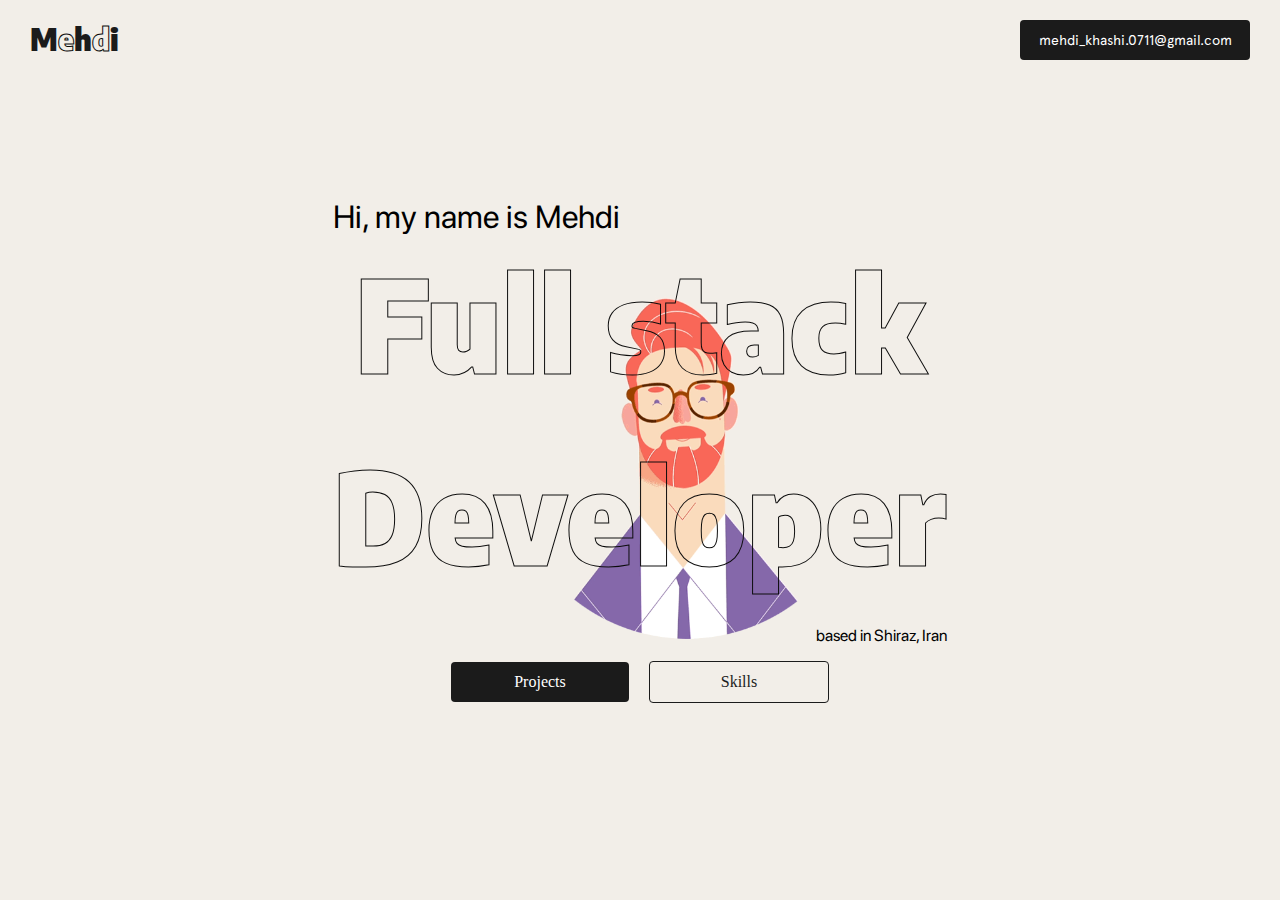
==== index.html @ ed18a0cc "v6.2" ====
<!DOCTYPE html>

<html>

<head>
    <meta charset="UTF-8" />
    <meta name="viewport" content="width=device-width, initial-scale=1">
    <title>Mehdi Khashi - Fullstack Developer</title>
    <link rel="stylesheet" type="text/css" href="css/myStyle.css" />
    <link rel="icon" type="image/x-icon" href="img/icon/micon.png">
</head>

<body onmousemove="myFunction(event)" onmouseout="clearCoor()">
    <meta name="viewport" content="width=device-width, initial-scale=1">

    <div class="logo">
        <p>M</p>
        <p class="text_only_border">e</p>
        <p>h</p>
        <p class="text_only_border">d</p>
        <p>i</p>
    </div>

    <div class="navBar">
        <div class="fill_style_bt">
            <p>mehdi_khashi.0711@gmail.com</p>
        </div>
    </div>

    <div class="middle_content">
        <p class="main_text_style_2">Hi, my name is Mehdi</p>
        <a class="main_text_style_1">
            Full stack
        </a>

        <a class="main_text_style_1">
            Developer
        </a>
        <p class="main_text_style_3">based in Shiraz, Iran</p>
    </div>

    <div class="buttons_content">
        <div class="fill_style_bt">
            <a onclick="blackScreen()" target="_blank">Projects</a>
        </div>
        <div class="stork_style_bt">
            <a target="_blank">Skills</a>
        </div>

    </div>

    <img class="center_img" id="movethis" src="img/gif02.gif" />

    <div id="blackSc" class="blackSc">

        <div class="logo logoPrimary">
            <p>M</p>
            <p class="text_only_border text_only_border_primary">e</p>
            <p>h</p>
            <p class="text_only_border text_only_border_primary">d</p>
            <p>i</p>
        </div>
    
        <div class="navBar">
            <div class="fill_style_bt fill_style_bt_primary">
                <p>mehdi_khashi.0711@gmail.com</p>
            </div>
        </div>

        <div class="middle_content">
            <p class="main_text_style_2 main_text_style_2_primary">sorry, im lazy but i will uplode some of my works soon</p>
            <a class="main_text_style_1 main_text_style_1_primary">
                404
            </a>
    
            <a class="main_text_style_1 main_text_style_1_primary">
                Not Found
            </a>
        </div>

        <div class="buttons_content">
            <div class="fill_style_bt fill_style_bt_primary">
                <a onclick="blackScreenHide()">Home</a>
            </div>
            <div class="stork_style_bt stork_style_bt_primary">
                <a target="_blank">Skills</a>
            </div>

        </div>

        <div id="hideAll" class="hideAll"></div>

    </div>



    <script src="js/myJs.js"></script>

    </meta>

</body>


</html>
---- css/myStyle.css ----
@font-face {
    font-family: 'sansSemiBlack';
    src: url('../fonts/sansSemiCondensed/EncodeSansSemiCondensed-Black.ttf') format('opentype')
}

@font-face {
    font-family: 'sfPro';
    src: url('../fonts/sfPro/SFPRODISPLAYREGULAR.OTF') format('opentype')
}

@font-face {
    font-family: 'apercu';
    src: url('../fonts/ApercuFontFamily/ApercuProRegular.otf') format('opentype')
}

@-ms-viewport{
    width: device-width;
  }

body {
    margin: 0;
    padding: 0;
    display: flex;
    align-items: center;
    justify-content: center;
    height: 100vh;
    width: 100vw;
    background: #f2eee8;
    overflow: hidden;
    flex-direction: column;
    max-width: 100%;
    max-height: 100%;
}



.main_text_style_1 {
    font-family: sansSemiBlack;
    font-size: 8em;
    font-weight: 700;
    line-height: 1.5;
    text-decoration: none;
    cursor: pointer;
    color: transparent;
    -webkit-text-stroke: 1px #0B0B0B !important;
    transition: all 300ms;
}

.main_text_style_1:hover {
    color: #1b1b1b !important;
}

.middle_content {
    display: flex;
    justify-content: center;
    align-items: center;
    flex-direction: column;
    z-index: 2;
}

.main_text_style_2 {
    font-family: sfPro;
    width: 100%;
    margin: 0;
    padding: 0;
    margin-bottom: -10px;
    font-size: 2em;
}

.main_text_style_3 {
    font-family: sfPro;
    width: 100%;
    text-align: end;
}

.logo {
    font-family: sansSemiBlack;
    position: absolute;
    top: -10px;
    left: 30px;
    font-size: 30px;
    color: #1b1b1b;
    display: flex;
    justify-content: center;
    align-items: center;
    flex-direction: row;
    z-index: 2;
}

.text_only_border {
    color: transparent !important;
    -webkit-text-stroke: 1px #0B0B0B !important;
}

.buttons_content{
    display: flex;
    justify-content: center;
    align-items: center;
    flex-direction: row;
    z-index: 2;
}

.fill_style_bt{
    background-color: #1b1b1b;
    color: #ffffff;
    display: flex;
    flex-direction: row;
    justify-content: center;
    align-items: center;
    width: 178px;
    height: 40px;
    border-radius: 4px;
    transition: all 300ms;
    cursor: pointer;
}
.fill_style_bt a{
    color: #ffffff;
    width: 100%;
    height: 100%;
    display: flex;
    justify-content: center;
    align-items:center ;
}

.stork_style_bt{
    margin-left: 20px;
    border: 1px solid #1b1b1b;
    color: #1b1b1b;
    display: flex;
    flex-direction: row;
    justify-content: center;
    align-items: center;
    width: 178px;
    height: 40px;
    border-radius: 4px;
    transition: all 300ms;
    cursor: pointer;
}

.stork_style_bt a{
    color: #1b1b1b;
    width: 100%;
    height: 100%;
    display: flex;
    justify-content: center;
    align-items:center ;
}

.fill_style_bt:hover{
    width: 195px;
    
}
.stork_style_bt:hover{
    width: 195px;
  
}

.navBar{
    position: absolute;
    top: 20px;
    right: 30px;
    color: #ffffff;
    z-index: 2;
}

.navBar .fill_style_bt{
    width: 230px;
    font-size: 14px;
    font-family: apercu;
}

.navBar .fill_style_bt:hover{
    background-color: #0b0b0bdc;
}

a{
    text-decoration: none;
}

.center_img{

    position: absolute;
    top: 30%;
    z-index: 1;
    max-width: 500px;
    transition: all 1s;
    left: 34%;
    width: 66%;
}

.blackSc{
    position: absolute;
    top: 0;
    left: 0;
    height: 100%;
    z-index: 100;
    width: 0;
    background-color: #0B0B0B;
    transition: all 1s;
    overflow: hidden;
    display: flex;
    align-items: center;
    justify-content: center;
    flex-direction: column;
}

.logoPrimary{
    color: #ffffff;
}

.text_only_border_primary {
    -webkit-text-stroke: 1px #ffffff !important;
}

.fill_style_bt_primary{
    background-color: #fff;
    color: #1b1b1b;
}

.fill_style_bt_primary a{
    color: #1b1b1b;
}

.stork_style_bt_primary{
    border: 1px solid #fff;
}

.stork_style_bt_primary a{
    color: #fff;
}

.navBar .fill_style_bt_primary:hover {
    background-color: rgb(211, 211, 211);
}

.main_text_style_1_primary{
    -webkit-text-stroke: 1px #fff!important;
}

.main_text_style_1_primary:hover{
    color: #fff !important;
}

.main_text_style_2_primary{
    color: #fff;
}

.hideAll{
    width: 100%;
    position: absolute;
    background-color: #0B0B0B;
    z-index: 200;
    left: 0;
    top: 0;
    height: 100%;
}

@media only screen and (max-width: 1000px) {
    .main_text_style_1{
        font-size: 6em;
    }
    .main_text_style_2{
        font-size: 1em;
    }

  }

  @media only screen and (max-width: 720px) {
    .main_text_style_1{
        font-size: 4em;
    }
    .main_text_style_2{
        font-size: 1em;
    }

  }

  @media only screen and (max-width: 450px) {
    .main_text_style_1{
        font-size: 2.5em;
    }
    .main_text_style_2{
        font-size: 0.8em;
    }

    .main_text_style_3{
        font-size: 0.8em;
    }

    .navBar {
        position: absolute;
        right: 15px;
        color: #ffffff;
        top: 1px;
    }

    .logo{
        left: 15px;
        top: -10px;
    }

    .buttons_content{
        flex-direction: column;
    }

    .stork_style_bt{
        margin-left: 0;
        margin-top: 20px;
        width: 230px;
    }

    .fill_style_bt{
        margin-top: 20px;
        width: 230px;
    }

    .navBar .fill_style_bt {
        width: 180px;
        font-size: 11px;
    }

  }
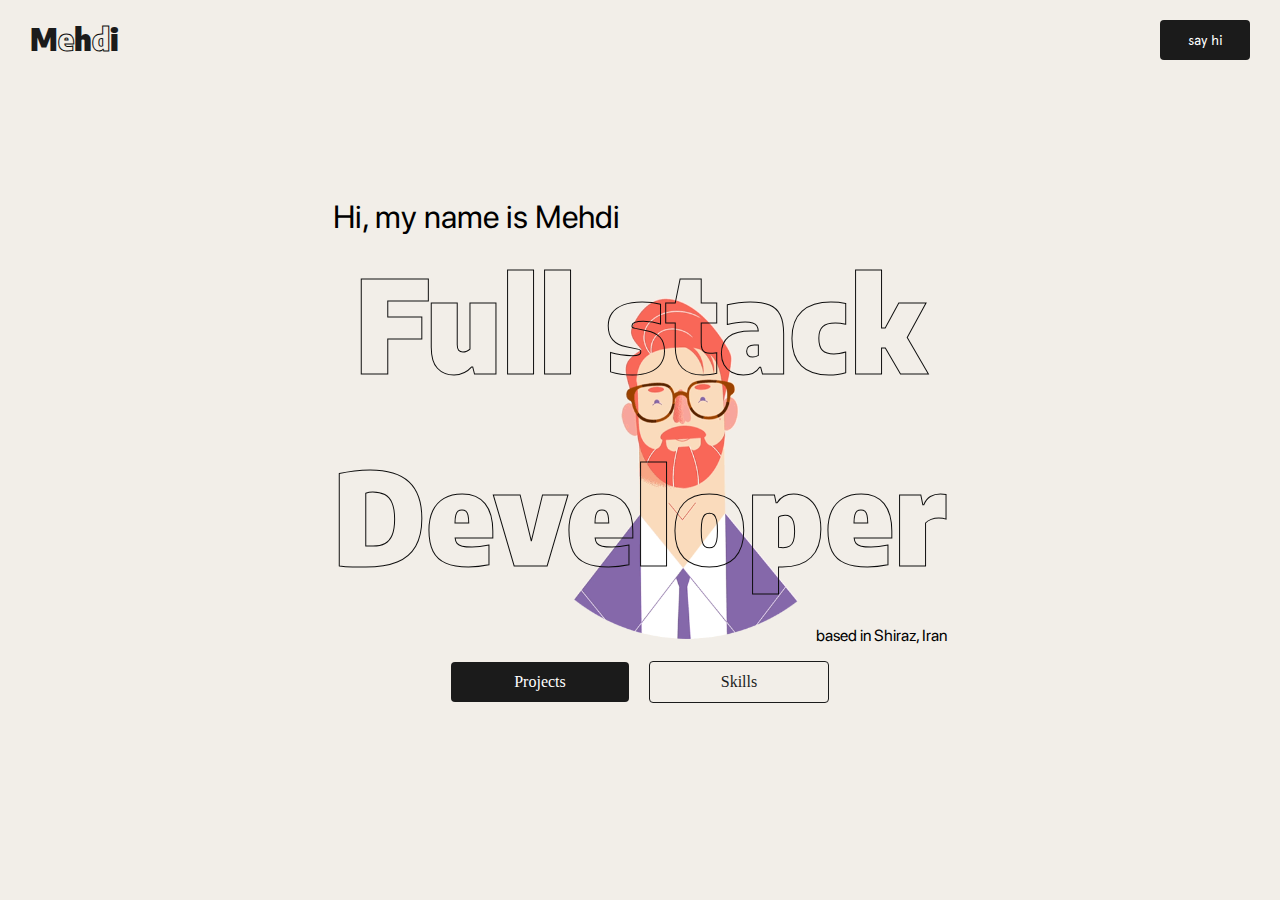
==== commit 91ff6833: "v7.7" ====
--- a/index.html
+++ b/index.html
@@ -13,6 +13,9 @@
 <body onmousemove="myFunction(event)" onmouseout="clearCoor()">
     <meta name="viewport" content="width=device-width, initial-scale=1">
 
+    <!-- <div id="loader" class="center"></div> -->
+    <span id="loader" class="loader center"></span>
+
     <div class="logo">
         <p>M</p>
         <p class="text_only_border">e</p>
@@ -22,8 +25,8 @@
     </div>
 
     <div class="navBar">
-        <div class="fill_style_bt">
-            <p>mehdi_khashi.0711@gmail.com</p>
+        <div onclick="showMenu()" class="fill_style_bt">
+            <p >say hi</p>
         </div>
     </div>
 
@@ -41,10 +44,10 @@
 
     <div class="buttons_content">
         <div class="fill_style_bt">
-            <a onclick="blackScreen()" target="_blank">Projects</a>
+            <a onclick="blackScreen()">Projects</a>
         </div>
         <div class="stork_style_bt">
-            <a target="_blank">Skills</a>
+            <a onclick="skillScreen()">Skills</a>
         </div>
 
     </div>
@@ -60,19 +63,20 @@
             <p class="text_only_border text_only_border_primary">d</p>
             <p>i</p>
         </div>
-    
+
         <div class="navBar">
-            <div class="fill_style_bt fill_style_bt_primary">
-                <p>mehdi_khashi.0711@gmail.com</p>
+            <div onclick="showMenu()" class="fill_style_bt fill_style_bt_primary">
+                <p>say hi</p>
             </div>
         </div>
 
         <div class="middle_content">
-            <p class="main_text_style_2 main_text_style_2_primary">sorry, im lazy but i will uplode some of my works soon</p>
+            <p class="main_text_style_2 main_text_style_2_primary m-b-10">sorry, im lazy but i will uplode some of my works
+                soon</p>
             <a class="main_text_style_1 main_text_style_1_primary">
                 404
             </a>
-    
+
             <a class="main_text_style_1 main_text_style_1_primary">
                 Not Found
             </a>
@@ -83,7 +87,7 @@
                 <a onclick="blackScreenHide()">Home</a>
             </div>
             <div class="stork_style_bt stork_style_bt_primary">
-                <a target="_blank">Skills</a>
+                <a onclick="skillScreen()">Skills</a>
             </div>
 
         </div>
@@ -92,6 +96,142 @@
 
     </div>
 
+    <div id="skillSc" class="skillSc">
+
+        <div class="logo ">
+            <p>M</p>
+            <p class="text_only_border ">e</p>
+            <p>h</p>
+            <p class="text_only_border ">d</p>
+            <p>i</p>
+        </div>
+
+        <div class="navBar">
+            <div onclick="showMenu()" class="fill_style_bt ">
+                <p>say hi</p>
+            </div>
+        </div>
+
+        <div class="middle_content">
+            <p class="main_text_style_2 m-b-10">skills</p>
+
+            <div class="secOne" id="secOne">
+                <div class="m-t-b-bar">
+                    <span>react</span>
+                    <div class="barContainer">
+                        <div class="bar"></div>
+                        <div id="react" class="barcolor "></div>
+                    </div>
+                </div>
+
+                <div class="m-t-b-bar">
+                    <span>vue</span>
+                    <div class="barContainer">
+                        <div class="bar"></div>
+                        <div id="vue" class="barcolor "></div>
+                    </div>
+                </div>
+
+                <div class="m-t-b-bar">
+                    <span>java</span>
+                    <div class="barContainer">
+                        <div class="bar"></div>
+                        <div id="java" class="barcolor"></div>
+                    </div>
+                </div>
+
+            </div>
+            <div class="secTwo" id="secTwo">
+                <div class="m-t-b-bar">
+                    <span>java script</span>
+                    <div class="barContainer">
+                        <div class="bar"></div>
+                        <div  id="js" class="barcolor "></div>
+                    </div>
+                </div>
+
+                <div class="m-t-b-bar">
+                    <span>nodejs</span>
+                    <div class="barContainer">
+                        <div class="bar"></div>
+                        <div  id="nodejs" class="barcolor "></div>
+                    </div>
+                </div>
+
+                <div class="m-t-b-bar">
+                    <span>html, css</span>
+                    <div class="barContainer">
+                        <div class="bar"></div>
+                        <div  id="htmlcss" class="barcolor "></div>
+                    </div>
+                </div>
+
+            </div>
+            <div class="secThree" id="secThree">
+                <div class="m-t-b-bar">
+                    <span>mongoDb</span>
+                    <div class="barContainer">
+                        <div class="bar"></div>
+                        <div id="mongodb" class="barcolor"></div>
+                    </div>
+                </div>
+
+                <div class="m-t-b-bar">
+                    <span>mysql</span>
+                    <div class="barContainer">
+                        <div class="bar"></div>
+                        <div id="mysql" class="barcolor "></div>
+                    </div>
+                </div>
+
+                <div class="m-t-b-bar">
+                    <span>android</span>
+                    <div class="barContainer">
+                        <div class="bar"></div>
+                        <div id="android" class="barcolor "></div>
+                    </div>
+                </div>
+            </div>
+
+            <div class="arrowsec">
+                <img class="arrowImg" id="leftar" onclick="prevSecClick()"  src="img/left.png" />
+                <img class="arrowImg" id="rightar" onclick="nextSecClick()"  src="img/right.png" />
+
+            </div>
+
+        </div>
+
+        <div class="buttons_content">
+            <div class="fill_style_bt ">
+                <a onclick="blackScreenHide()">Home</a>
+            </div>
+            <div class="stork_style_bt ">
+                <a onclick="blackScreen()">Projects</a>
+            </div>
+
+        </div>
+
+        <div id="hideAll2" class="hideAll2"></div>
+
+    </div>
+
+    <div id="blackSc2" class="blackSc2">
+
+        <div class="navBar">
+            <div onclick="hideMenu()" class="fill_style_bt fill_style_bt_primary">
+                <p >back</p>
+            </div>
+        </div>
+
+        <div class="middle_content">
+            <span class="spanstyle">gmail</span>
+            <p class="main_text_style_2 main_text_style_2_primary">mehdi.k.0711@gmail.com</p>
+        </div>
+
+        <div id="hideAll3" class=" hideAll3"></div>
+
+    </div>
+
 
 
     <script src="js/myJs.js"></script>
--- a/css/myStyle.css
+++ b/css/myStyle.css
@@ -13,9 +13,9 @@
     src: url('../fonts/ApercuFontFamily/ApercuProRegular.otf') format('opentype')
 }
 
-@-ms-viewport{
+@-ms-viewport {
     width: device-width;
-  }
+}
 
 body {
     margin: 0;
@@ -25,11 +25,12 @@
     justify-content: center;
     height: 100vh;
     width: 100vw;
-    background: #f2eee8;
+    background: #0B0B0B;
     overflow: hidden;
     flex-direction: column;
     max-width: 100%;
     max-height: 100%;
+    visibility: hidden;
 }
 
 
@@ -92,7 +93,7 @@
     -webkit-text-stroke: 1px #0B0B0B !important;
 }
 
-.buttons_content{
+.buttons_content {
     display: flex;
     justify-content: center;
     align-items: center;
@@ -100,7 +101,7 @@
     z-index: 2;
 }
 
-.fill_style_bt{
+.fill_style_bt {
     background-color: #1b1b1b;
     color: #ffffff;
     display: flex;
@@ -113,16 +114,17 @@
     transition: all 300ms;
     cursor: pointer;
 }
-.fill_style_bt a{
+
+.fill_style_bt a {
     color: #ffffff;
     width: 100%;
     height: 100%;
     display: flex;
     justify-content: center;
-    align-items:center ;
-}
-
-.stork_style_bt{
+    align-items: center;
+}
+
+.stork_style_bt {
     margin-left: 20px;
     border: 1px solid #1b1b1b;
     color: #1b1b1b;
@@ -137,25 +139,26 @@
     cursor: pointer;
 }
 
-.stork_style_bt a{
+.stork_style_bt a {
     color: #1b1b1b;
     width: 100%;
     height: 100%;
     display: flex;
     justify-content: center;
-    align-items:center ;
-}
-
-.fill_style_bt:hover{
+    align-items: center;
+}
+
+.fill_style_bt:hover {
     width: 195px;
-    
-}
-.stork_style_bt:hover{
+
+}
+
+.stork_style_bt:hover {
     width: 195px;
-  
-}
-
-.navBar{
+
+}
+
+.navBar {
     position: absolute;
     top: 20px;
     right: 30px;
@@ -163,21 +166,21 @@
     z-index: 2;
 }
 
-.navBar .fill_style_bt{
-    width: 230px;
+.navBar .fill_style_bt {
+    width: 90px;
     font-size: 14px;
     font-family: apercu;
 }
 
-.navBar .fill_style_bt:hover{
+.navBar .fill_style_bt:hover {
     background-color: #0b0b0bdc;
 }
 
-a{
+a {
     text-decoration: none;
 }
 
-.center_img{
+.center_img {
 
     position: absolute;
     top: 30%;
@@ -188,7 +191,7 @@
     width: 66%;
 }
 
-.blackSc{
+.blackSc {
     position: absolute;
     top: 0;
     left: 0;
@@ -204,7 +207,39 @@
     flex-direction: column;
 }
 
-.logoPrimary{
+.blackSc2 {
+    position: absolute;
+    top: 0;
+    right: 0;
+    height: 0;
+    z-index: 100;
+    width: 0;
+    background-color: #1b1b1b;
+    transition: all 1s;
+    overflow: hidden;
+    display: flex;
+    align-items: center;
+    justify-content: center;
+    flex-direction: column;
+}
+
+.skillSc{
+    position: absolute;
+    top: 0;
+    left: 0;
+    height: 100%;
+    z-index: 100;
+    width: 0;
+    background-color: #fff;
+    transition: all 1s;
+    overflow: hidden;
+    display: flex;
+    align-items: center;
+    justify-content: center;
+    flex-direction: column; 
+}
+
+.logoPrimary {
     color: #ffffff;
 }
 
@@ -212,20 +247,20 @@
     -webkit-text-stroke: 1px #ffffff !important;
 }
 
-.fill_style_bt_primary{
+.fill_style_bt_primary {
     background-color: #fff;
     color: #1b1b1b;
 }
 
-.fill_style_bt_primary a{
+.fill_style_bt_primary a {
     color: #1b1b1b;
 }
 
-.stork_style_bt_primary{
+.stork_style_bt_primary {
     border: 1px solid #fff;
 }
 
-.stork_style_bt_primary a{
+.stork_style_bt_primary a {
     color: #fff;
 }
 
@@ -233,19 +268,19 @@
     background-color: rgb(211, 211, 211);
 }
 
-.main_text_style_1_primary{
-    -webkit-text-stroke: 1px #fff!important;
-}
-
-.main_text_style_1_primary:hover{
+.main_text_style_1_primary {
+    -webkit-text-stroke: 1px #fff !important;
+}
+
+.main_text_style_1_primary:hover {
     color: #fff !important;
 }
 
-.main_text_style_2_primary{
+.main_text_style_2_primary {
     color: #fff;
 }
 
-.hideAll{
+.hideAll {
     width: 100%;
     position: absolute;
     background-color: #0B0B0B;
@@ -255,35 +290,223 @@
     height: 100%;
 }
 
+.hideAll2{
+    width: 100%;
+    position: absolute;
+    background-color: #fff;
+    z-index: 200;
+    left: 0;
+    top: 0;
+    height: 100%;
+}
+
+.hideAll3{
+    width: 100%;
+    position: absolute;
+    background-color: #1b1b1b;
+    z-index: 200;
+    left: 0;
+    top: 0;
+    height: 100%;
+}
+
+.loader {
+    width: 48px;
+    height: 48px;
+    border-radius: 50%;
+    display: inline-block;
+    position: relative;
+    border: 3px solid;
+    border-color: #FFF #FFF transparent transparent;
+    box-sizing: border-box;
+    animation: rotation 1s linear infinite;
+  }
+  .loader::after,
+  .loader::before {
+    content: '';  
+    box-sizing: border-box;
+    position: absolute;
+    left: 0;
+    right: 0;
+    top: 0;
+    bottom: 0;
+    margin: auto;
+    border: 3px solid;
+    border-color: transparent transparent #f2eee8 #f2eee8;
+    width: 40px;
+    height: 40px;
+    border-radius: 50%;
+    box-sizing: border-box;
+    animation: rotationBack 0.5s linear infinite;
+    transform-origin: center center;
+  }
+  .loader::before {
+    width: 32px;
+    height: 32px;
+    border-color: #FFF #FFF transparent transparent;
+    animation: rotation 1.5s linear infinite;
+  }
+      
+  @keyframes rotation {
+    0% {
+      transform: rotate(0deg);
+    }
+    100% {
+      transform: rotate(360deg);
+    }
+  } 
+  @keyframes rotationBack {
+    0% {
+      transform: rotate(0deg);
+    }
+    100% {
+      transform: rotate(-360deg);
+    }
+  }
+    
+  .center {
+    position: absolute;
+    top: 0;
+    bottom: 0;
+    left: 0;
+    right: 0;
+    margin: auto;
+}
+
+.barContainer{
+    width: 400px;
+    height: 10px;
+    border-radius: 10px;
+    overflow: hidden;
+    position: relative;
+    margin-top: 5px;
+}
+
+.bar{
+    position: absolute;
+    width: 100%;
+    height: 10px;
+    border-radius: 10px;
+    left: 0;
+    top: 0;
+    background-color: #f2eee8;
+}
+
+.barcolor{
+    position: absolute;
+    width: 0%;
+    height: 10px;
+    border-radius: 10px;
+    left: 0;
+    top: 0;
+    background-color: #1b1b1b;
+    transition: all 0.6s;
+}
+
+.m-t-b-bar{
+    margin-top: 10px;
+    margin-bottom: 10px;
+}
+
+.secTwo{
+    display: none;
+}
+
+.secThree{
+    display: none;
+}
+
+.arrowsec{
+    display: flex;
+    align-items: center;
+    justify-content: space-evenly;
+    width: 300px;
+    flex-direction: row;
+    margin-bottom: 10px;
+    height: 60px;
+}
+
+.arrowImg{
+    width: 40px;
+    height: 40px;
+    cursor: pointer;
+    transition: all 0.2s;
+}
+
+.arrowImg:hover{
+    width: 50px;
+    height: 50px;
+}
+
+#leftar{
+    display: none;
+}
+
+span{
+    font-family: apercu;
+}
+
+.m-b-10{
+    margin-bottom: 10px;
+}
+
+.fill50{
+    width: 50%;
+}
+
+.fill75{
+    width: 75%;
+}
+
+.fill80{
+    width: 80%;
+}
+
+.fill90{
+    width: 90%;
+}
+
+.spanstyle{
+    color: #fff;
+    margin-bottom: 10px;
+}
+
 @media only screen and (max-width: 1000px) {
-    .main_text_style_1{
+    .main_text_style_1 {
         font-size: 6em;
     }
-    .main_text_style_2{
+
+    .main_text_style_2 {
         font-size: 1em;
     }
 
-  }
-
-  @media only screen and (max-width: 720px) {
-    .main_text_style_1{
+}
+
+@media only screen and (max-width: 720px) {
+    .main_text_style_1 {
         font-size: 4em;
     }
-    .main_text_style_2{
+
+    .main_text_style_2 {
         font-size: 1em;
     }
 
-  }
-
-  @media only screen and (max-width: 450px) {
-    .main_text_style_1{
+    .barContainer{
+        width: 300px;
+    }
+
+}
+
+@media only screen and (max-width: 450px) {
+    .main_text_style_1 {
         font-size: 2.5em;
     }
-    .main_text_style_2{
+
+    .main_text_style_2 {
         font-size: 0.8em;
     }
 
-    .main_text_style_3{
+    .main_text_style_3 {
         font-size: 0.8em;
     }
 
@@ -294,29 +517,34 @@
         top: 1px;
     }
 
-    .logo{
+    .logo {
         left: 15px;
         top: -10px;
     }
 
-    .buttons_content{
+    .buttons_content {
         flex-direction: column;
     }
 
-    .stork_style_bt{
+    .stork_style_bt {
         margin-left: 0;
         margin-top: 20px;
         width: 230px;
     }
 
-    .fill_style_bt{
+    .fill_style_bt {
         margin-top: 20px;
         width: 230px;
     }
 
     .navBar .fill_style_bt {
-        width: 180px;
+        width: 80px;
         font-size: 11px;
     }
 
-  }+    .barContainer{
+        width: 270px;
+    }
+
+}
+
